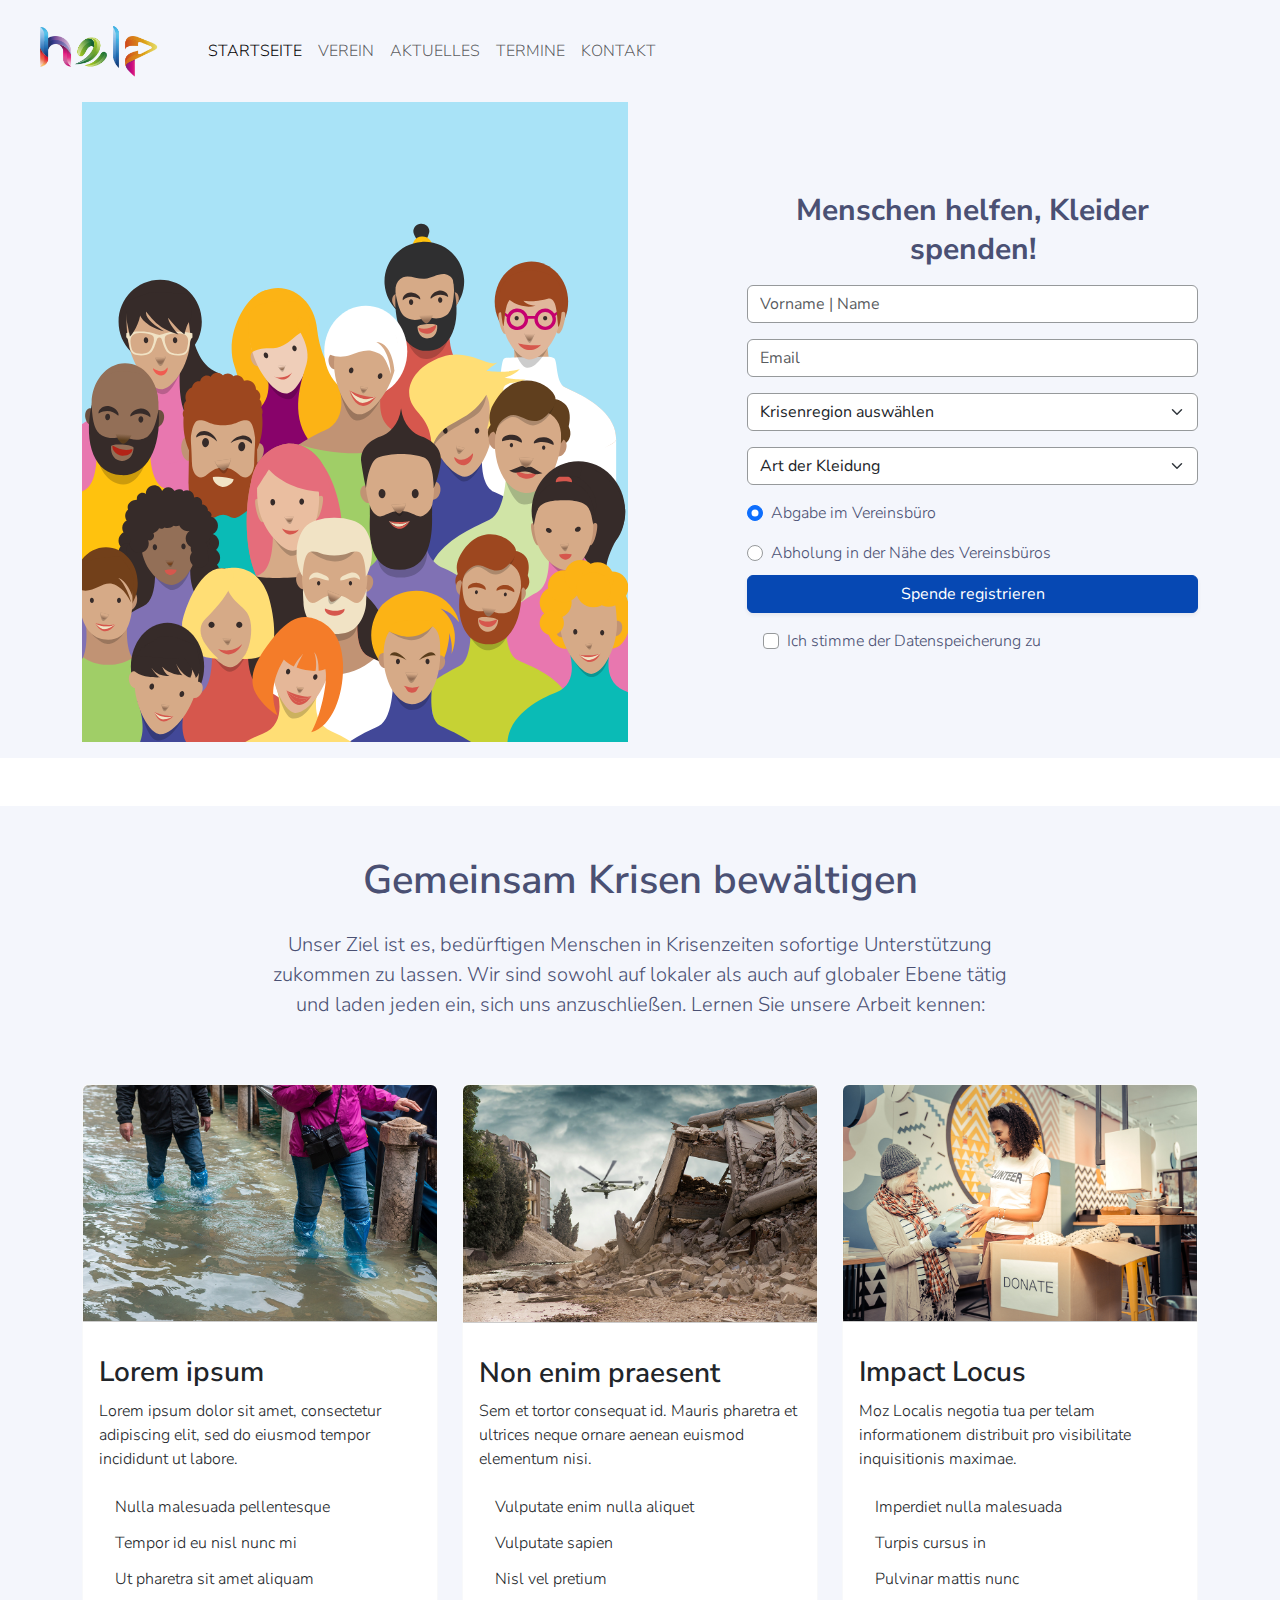
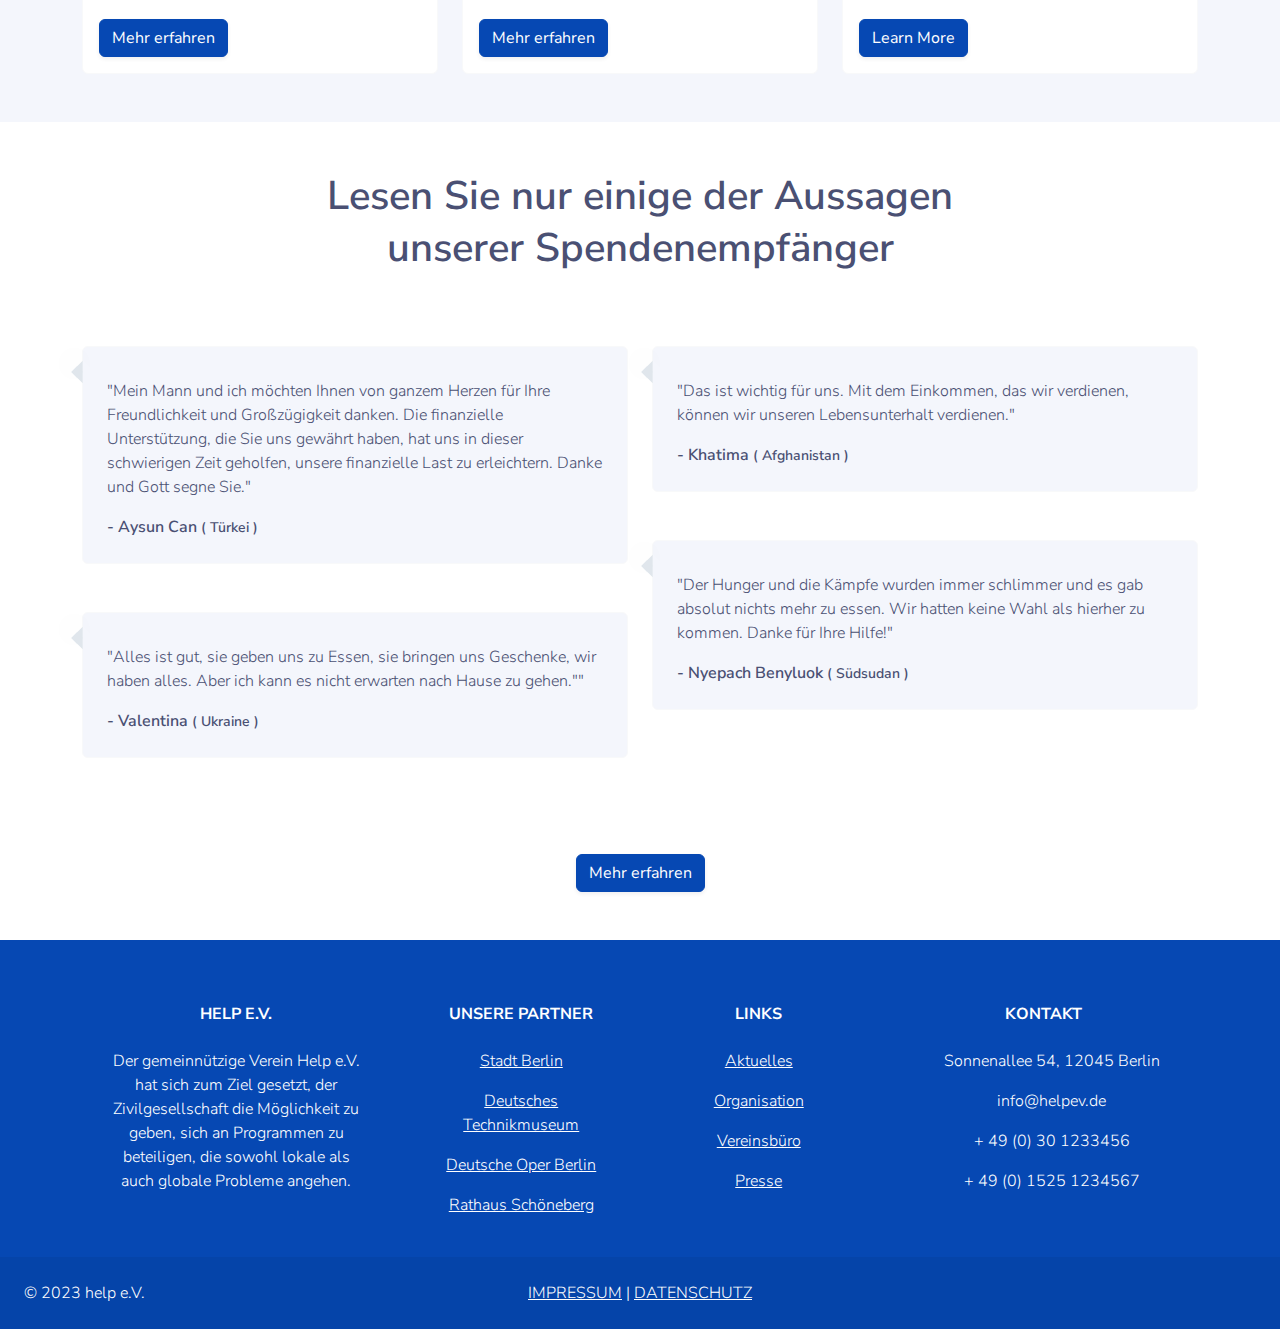
==== index.html @ a056dca4 "Add files via upload" ====
<!DOCTYPE html>
<html lang="de">

<head>

  <title>help e.V.</title>
  <meta charset="utf-8">
  <meta name="viewport" content="width=device-width, initial-scale=1">
  <meta name="title" content="Kleiderspende">

  <meta name="keywords" content="Kleiderspende">
  <meta name="description" content="Wir spenden Kleider.">

  <link type="text/css" href="css/bootstrap.min.css" rel="stylesheet">
  <link type="text/css" href="css/styles.css" rel="stylesheet">

</head>

<body>
  <header class="bg-soft">
    <nav class="navbar navbar-expand-md py-lg-3 px-lg-6 navbar-light">
      <div class="container-fluid">
        <!-- 100% at all break points -->

        <a class="navbar-brand" href="index.html"><img src="img/logo.png" height="60" alt="Logo"></a>

        <button class="navbar-toggler" type="button" data-bs-toggle="collapse" data-bs-target="#navbarNav"
          aria-controls="navbarNav" aria-expanded="false" aria-label="Toggle navigation">
          <span class="navbar-toggler-icon"></span>
        </button>
        <div class="collapse navbar-collapse" id="navbarNav">
          <ul class="navbar-nav">
            <li class="nav-item">
              <a class="nav-link active" aria-current="page" href="index.html">STARTSEITE</a>
            </li>
            <li class="nav-item dropdown">
              <a class="nav-link" href="#">VEREIN</a>
            </li>
            <li class="nav-item">
              <a class="nav-link" href="#">AKTUELLES</a>
            </li>
            <li class="nav-item">
              <a class="nav-link" href="#">TERMINE</a>
            </li>
            <li class="nav-item">
              <a class="nav-link" href="#">KONTAKT</a>
            </li>
          </ul>
        </div>
      </div>
    </nav>
  </header>

  <main>
    <section class="pb-7 pb-lg-11 bg-soft" id="call-out">
      <div class="container">
        <!-- Containers are the most basic layout element 
      in Bootstrap and are required when using our default grid system.      
      .container, which sets a max-width at each responsive breakpoint -->
        <!-- The hierarchy of Bootstrap’s grid goes from container to row to 
      column to your content.  -->
        <div class="row justify-content-between align-items-center">
          <!-- Rows are wrappers for columns. Each column has horizontal padding (called a gutter) 
        for controlling the space between them.  -->
          <!-- Use justify-content utilities on flexbox containers to change the alignment of flex 
          items on the main axis (the x-axis to start -->
          <!-- Use align-items utilities on flexbox containers to change the alignment of flex items 
        on the cross axis (the y-axis to start -->
          <div class="col-12 col-md-6 order-2 order-lg-1 mb-3 mb-lg-6 mb-md-6">
            <img src="img/Zeichenfläche.svg" alt="Grafik einer Menschengruppe">
          </div>
          <!-- Use .order- classes for controlling the visual order of your content. These classes are 
          responsive, so you can set the order by breakpoint (e.g., .order-1.order-md-2). -->
          <div class="col-12 col-md-5 order-1 order-lg-2">
            <h1 class="display-4 mb-3 text-center">Menschen helfen, Kleider spenden!</h1>
            <!-- display is for heading size, mb is margin bottom -->
            <!-- this makes the paragraph stands out -->
            <!-- margin top -->
            <form action="#" method='post' class="d-flex flex-column mb-5 mb-lg-0" id="form1" novalidate>
              <!-- Apply display utilities to create a flexbox container and transform direct children elements into flex items. 
            Flex containers and items are able to be modified further with additional flex properties. 
            Die Hauptidee hinter dem Flexbox-Layout besteht darin, einem Element die Möglichkeit zu geben, die 
            Breite und Höhe seiner Kindelemente dynamisch anzupassen, um den verfügbaren Platz optimal auszufüllen.
            Das Flexbox-Layout ermöglicht schon eine sehr flexible Anordnung von Elementen. 
            Für komplexe Layouts bietet sich aber das neuere Grid-Layout an -->
              <div class="name mb-3"><input class="form-control" type="text" name="vornamename" placeholder="Vorname | Name" id="vornamename" required></div>
              <div class="email mb-3"><input class="form-control" type="email" name="email" placeholder="Email" id="email" required></div>
              <div class="region mb-3">
                <select class="form-select" aria-label="Krisenregion auswählen" name="region" id="region" required>
                  <option selected disabled value="">Krisenregion auswählen</option>
                  <option value="1">Afghanistan</option>
                  <option value="2">Südsudan</option>
                  <option value="3">Türkei</option>
                  <option value="4">Ukraine</option>
                </select>
              </div>
              
              <div class="kleidung mb-3">
                <select class="form-select" aria-label="Art der Kleidung" name="kleidung" id="kleidung" required>
                  <option selected disabled value="">Art der Kleidung </option>
                  <option value="1">Frauen</option>
                  <option value="2">Kinder</option>
                  <option value="3">Männer</option>
                  <option value="4">Verschiedenes</option>
                </select>
              </div>

              <div class="form-check mb-3">
                <input class="form-check-input" type="radio" name="flexRadioDefault" id="abgabe" value="Abgabe" checked>
                <label class="form-check-label" for="abgabe">Abgabe im Vereinsbüro</label>
              </div>

              <div class="form-check">
                <input class="form-check-input" type="radio" name="flexRadioDefault" id="abholung" value="Abholung">
                <label class="form-check-label" for="abholung">Abholung in der Nähe des Vereinsbüros</label>
              </div>

              <div class="mb-3" id="adresse">
              <p class="form-check-label mb-2 mt-2">Adresse:</p>  
                <div class="mb-2"><input type="text" class="form-control" name="strasse" id="strasse" placeholder="Straße | Nr."></div>
                <div class="mb-2"><input type="text" class="form-control" id="stadt" placeholder="Berlin" disabled></div>
                <div class="mb-2"><input type="text" class="form-control" name="PLZ" id="PLZ" placeholder="PLZ"></div>
              </div>

              <button class="btn btn-primary mt-2" type="submit">Spende registrieren</button>

              <div class="form-group form-check m-3">
                <input type="checkbox" class="form-check-input" id="datenspeicherung" required>
                <label class="form-check-label form-check-sign-white" for="datenspeicherung">Ich stimme der
                  Datenspeicherung zu</label>
              </div>
            </form>
          </div>
        </div>
      </div>
    </section>

    <section class="section section-lg bg-soft mt-5" id="introduction">
      <div class="container">

        <div class="row justify-content-center mb-5 mb-md-7">
          <div class="col-12 col-md-8 mt-5 text-center">
            <h2 class="h1 font-weight-bolder mb-4">Gemeinsam Krisen bewältigen</h2>
            <p class="lead">Unser Ziel ist es, bedürftigen Menschen in Krisenzeiten sofortige Unterstützung zukommen zu
              lassen. Wir sind sowohl auf lokaler als auch auf globaler Ebene tätig und laden jeden ein, sich uns
              anzuschließen. Lernen Sie unsere Arbeit kennen:</p>
          </div>
        </div>

        <div class="row">

          <div class="col-12 col-md-6 col-lg-4 mb-5">
            <div class="card shadow-soft border-light">

              <div class="card-header p-0">
                <img src="img/Flooding.jpg" class="card-img-top rounded-top" alt="Bild einer Überflutung">
              </div>

              <div class="card-body">
                <h3 class="card-title mt-3">Lorem ipsum</h3>
                <p class="card-text">Lorem ipsum dolor sit amet, consectetur adipiscing elit,
                  sed do eiusmod tempor incididunt ut labore.</p>
                <ul class="list-group d-flex justify-content-center mb-4">
                  <li class="list-group-item d-flex pl-0 pb-1">
                    <span class="mr-2"><i class="fas fa-check-circle text-success"></i></span>
                    <div>Nulla malesuada pellentesque</div>
                  </li>
                  <li class="list-group-item d-flex pl-0 pb-1">
                    <span class="mr-2"><i class="fas fa-check-circle text-success"></i></span>
                    <div>Tempor id eu nisl nunc mi</div>
                  </li>
                  <li class="list-group-item d-flex pl-0 pb-1">
                    <span class="mr-2"><i class="fas fa-check-circle text-success"></i></span>
                    <div>Ut pharetra sit amet aliquam </div>
                  </li>
                </ul>
                <a href="#" class="btn btn-primary">Mehr erfahren</a>
              </div>
            </div>
          </div>

          <div class="col-12 col-md-6 col-lg-4 mb-5">
            <div class="card shadow-soft border-light">

              <div class="card-header p-0">
                <img src="img/Earthquake.jpg" class="card-img-top rounded-top" alt="image">
              </div>

              <div class="card-body">
                <h3 class="card-title mt-3">Non enim praesent</h3>
                <p class="card-text">Sem et tortor consequat id. Mauris pharetra et ultrices neque ornare aenean euismod elementum nisi.</p>
                <ul class="list-group d-flex justify-content-center mb-4">
                  <li class="list-group-item d-flex pl-0 pb-1">
                    <span class="mr-2"><i class="fas fa-check-circle text-success"></i></span>
                    <div>Vulputate enim nulla aliquet</div>
                  </li>
                  <li class="list-group-item d-flex pl-0 pb-1">
                    <span class="mr-2"><i class="fas fa-check-circle text-success"></i></span>
                    <div>Vulputate sapien</div>
                  </li>
                  <li class="list-group-item d-flex pl-0 pb-1">
                    <span class="mr-2"><i class="fas fa-check-circle text-success"></i></span>
                    <div>Nisl vel pretium</div>
                  </li>
                </ul>
                <a href="#" class="btn btn-primary">Mehr erfahren</a>
              </div>
            </div>
          </div>

          <div class="col-12 col-md-6 col-lg-4 mb-5">
            <div class="card shadow-soft border-light">

              <div class="card-header p-0">
                <img src="img/Donate.jpg" class="card-img-top rounded-top" alt="image">
              </div>

              <div class="card-body">
                <h3 class="card-title mt-3">Impact Locus</h3>
                <p class="card-text">Moz Localis negotia tua per telam informationem distribuit pro visibilitate inquisitionis maximae.</p>
                <ul class="list-group d-flex justify-content-center mb-4">
                  <li class="list-group-item d-flex pl-0 pb-1">
                    <span class="mr-2"><i class="fas fa-check-circle text-success"></i></span>
                    <div>Imperdiet nulla malesuada</div>
                  </li>
                  <li class="list-group-item d-flex pl-0 pb-1">
                    <span class="mr-2"><i class="fas fa-check-circle text-success"></i></span>
                    <div>Turpis cursus in</div>
                  </li>
                  <li class="list-group-item d-flex pl-0 pb-1">
                    <span class="mr-2"><i class="fas fa-check-circle text-success"></i></span>
                    <div>Pulvinar mattis nunc</div>
                  </li>
                </ul>
                <a href="#" class="btn btn-primary">Learn More</a>
              </div>
            </div>
          </div>

        </div>
      </div>
    </section>

    <section class="section section-lg mb-5 mt-5" id="testimonies">
      <div class="container">
        <div class="row justify-content-center mb-5 mb-lg-7">
          <div class="col-12 col-md-8 text-center">
            <h1 class="h1 font-weight-bolder mb-4">Lesen Sie nur einige der Aussagen unserer Spendenempfänger</h1>
            
          </div>
        </div>

        <div class="row mb-lg-5">
          <div class="col-12 col-lg-6">
            <div class="customer-testimonial d-flex mb-5">
              <div class="content bg-soft shadow-soft border border-light rounded position-relative p-4">
                <p class="mt-2">"Mein Mann und ich möchten Ihnen von ganzem Herzen für Ihre Freundlichkeit und Großzügigkeit danken. 
                  Die finanzielle Unterstützung, die Sie uns gewährt haben, hat uns in dieser schwierigen Zeit geholfen, unsere finanzielle Last zu erleichtern. 
                  Danke und Gott segne Sie."</p>
                <span class="h6">- Aysun Can<small class="ml-0 ml-md-2">  ( Türkei )</small></span>
              </div>
            </div>
            <div class="customer-testimonial d-flex mb-5">
              <div class="content bg-soft shadow-soft border border-light rounded position-relative p-4">
                <p class="mt-2">"Alles ist gut, sie geben uns zu Essen, sie bringen uns Geschenke, wir haben alles.
                  Aber ich kann es nicht erwarten nach Hause zu gehen.""</p>
                <span class="h6">- Valentina <small class="ml-0 ml-md-2">( Ukraine )</small></span>
              </div>
            </div>
          </div>

          <div class="col-12 col-lg-6 pt-lg-6">
            <div class="customer-testimonial d-flex mb-5">
              <div class="content bg-soft shadow-soft border border-light rounded position-relative p-4">
                <p class="mt-2">"Das ist wichtig für uns. Mit dem Einkommen, das wir verdienen, können wir unseren Lebensunterhalt verdienen."</p>
                <span class="h6">- Khatima <small class="ml-0 ml-md-2">( Afghanistan )</small></span>
              </div>
            </div>
            <div class="customer-testimonial d-flex mb-5">
              <div class="content bg-soft shadow-soft border border-light rounded position-relative p-4">
                <p class="mt-2">"Der Hunger und die Kämpfe wurden immer schlimmer und es gab absolut nichts mehr zu essen. Wir hatten keine Wahl als hierher zu kommen.
                  Danke für Ihre Hilfe!"</p>
                <span class="h6">- Nyepach Benyluok <small class="ml-0 ml-md-2">( Südsudan  )</small></span>
              </div>
            </div>
          </div>
        </div>

        <div class="row">
          <div class="col text-center">
            <a href="#" class="btn btn-primary"><span class="mr-2"><i class=""></i></span>Mehr erfahren</a>
          </div>
        </div>
      </div>
    </section>

  </main>


  <!-- Footer -->
  <footer class="text-center text-lg-start bg-primary text-white pt-3">
    <div class="container text-md-start mt-5 ">
      <div class="row text-center mt-3">
        <div class="col-md-3 col-lg-4 col-xl-3 mx-auto mb-4">
          <h6 class="text-uppercase fw-bold mb-4">
            help e.V.
          </h6>
          <p>
            Der gemeinnützige Verein Help e.V. hat sich zum Ziel gesetzt, 
            der Zivilgesellschaft die Möglichkeit zu geben, sich an Programmen zu beteiligen, 
            die sowohl lokale als auch globale Probleme angehen.
          </p>
        </div>
        <div class="col-md-2 col-lg-2 col-xl-2 mx-auto mb-4">
          <h6 class="text-uppercase fw-bold mb-4">
            Unsere Partner
          </h6>
          <p>
            <a href="#!" class="text-reset">Stadt Berlin</a>
          </p>
          <p>
            <a href="#!" class="text-reset">Deutsches Technikmuseum</a>
          </p>
          <p>
            <a href="#!" class="text-reset">Deutsche Oper Berlin</a>
          </p>
          <p>
            <a href="#!" class="text-reset">Rathaus Schöneberg</a>
          </p>
        </div>
        <div class="col-md-3 col-lg-2 col-xl-2 mx-auto mb-4">
          <h6 class="text-uppercase fw-bold mb-4">
            links
          </h6>
          <p>
            <a href="#!" class="text-reset">Aktuelles</a>
          </p>
          <p>
            <a href="#!" class="text-reset">Organisation</a>
          </p>
          <p>
            <a href="#!" class="text-reset">Vereinsbüro</a>
          </p>
          <p>
            <a href="#!" class="text-reset">Presse</a>
          </p>
        </div>
        <div class="col-md-4 col-lg-3 col-xl-3 mx-auto mb-md-0 mb-4">
          <h6 class="text-uppercase fw-bold mb-4">Kontakt</h6>
          <p><i class="me-3"></i> Sonnenallee 54, 12045 Berlin</p>
          <p>
            <i class="me-3 text-secondary"></i>
            info@helpev.de
          </p>
          <p><i class="me-3 text-secondary"></i> + 49 (0) 30 1233456 </p>
          <p><i class="me-3 text-secondary"></i> + 49 (0) 1525 1234567</p>
        </div>
      </div>
    </div>
    <div class="row p-4" style="background-color: rgba(0, 0, 0, 0.05);">
      <div class="col" >
        © 2023 help e.V.
      </div>
      <div class="col text-center">
        <a href="" class="text-reset">IMPRESSUM</a> | <a href="" class="text-reset">DATENSCHUTZ</a>
      </div>
      <div class="col">
      </div>
  </div>
  </footer>
  
  <script src="js/bootstrap.bundle.min.js"></script>
  <script src="js/jquery-3.7.1.slim.min.js"></script>
  <script src="js/script.js"></script>
</body>

</html>
---- css/styles.css ----
@import url("https://fonts.googleapis.com/css?family=Nunito+Sans:300,400,600,700,800&display=swap");


body {
    
    font-family: "Nunito Sans", sans-serif;
    font-size: 1rem;
    font-weight: 300;
    line-height: 1.5;
    color: #4A5073;
   
}


h1, h2, h3, h4, h5, h6,
.h1, .h2, .h3, .h4, .h5, .h6 {
    margin-bottom: 0.5rem;
    font-family: inherit;
    font-weight: 600;
    line-height: 1.3;
    
}

h1, .h1 {
    font-size: 2.5rem;
}

@media (max-width: 1200px) {
    h1, .h1 {
        font-size: calc(1.375rem + 1.5vw);
    }
}



.display-4 {
    font-size: 1.875rem;
    font-weight: 700;
    line-height: 1.3;
}

@media (max-width: 1200px) {
    .display-4 {
        font-size: calc(1.3125rem + 0.75vw);
    }
}




.customer-testimonial .content:before {
    content: "";
    position: absolute;
    top: 25px;
    left: -1px;
    margin-left: .75rem;
    border: 8px solid #24262b;
    border-color: transparent #e0e6ec #e0e6ec transparent;
    box-sizing: border-box;
    transform-origin: 0 0;
    transform: rotate(135deg);
    box-shadow: 0 0.75rem 1.5rem rgba(18, 38, 63, 0.03);
}

.bg-soft {
    background-color: #f4f6fc !important;
}

.bg-primary {
    background-color: #0648B3 !important;
}

.btn-primary {
    color: #ffffff;
    background-color: #0648B3;
    border-color: #0648B3;
    box-shadow: 0 0.125rem 0.25rem rgba(13, 20, 49, 0.07);
}


.list-group-item {
    border: 0;
}

.warning {
    color: #f91111;
    background-repeat: no-repeat;
    background-position: 2px 10px;
    padding: 10px 0 0 22px;
    background-image: url('../img/warning.png');
    width: 100%;
    font-weight: bold;
    font-size: 80%;
}

.tip    {
  color: rgb(14, 14, 14);
  background-repeat: no-repeat;
  background-position: 2px 10px;
  padding: 10px 0 0 22px;
  background-image: url('../img/tip.png');
  width: 100%;
  font-weight: bold;
  font-size: 80%;
}


.hide {display: none;}
  
/* Checking */

.invalid-message {
    /* display: none; */
    width: 100%;
    margin-top: 0.25rem;
    font-size: 80%;
    font-weight: bold;
    color: #f91111;
}

.form-control, .form-select, .form-check-input {

    border: 0.0625rem solid #96999b;
  
}
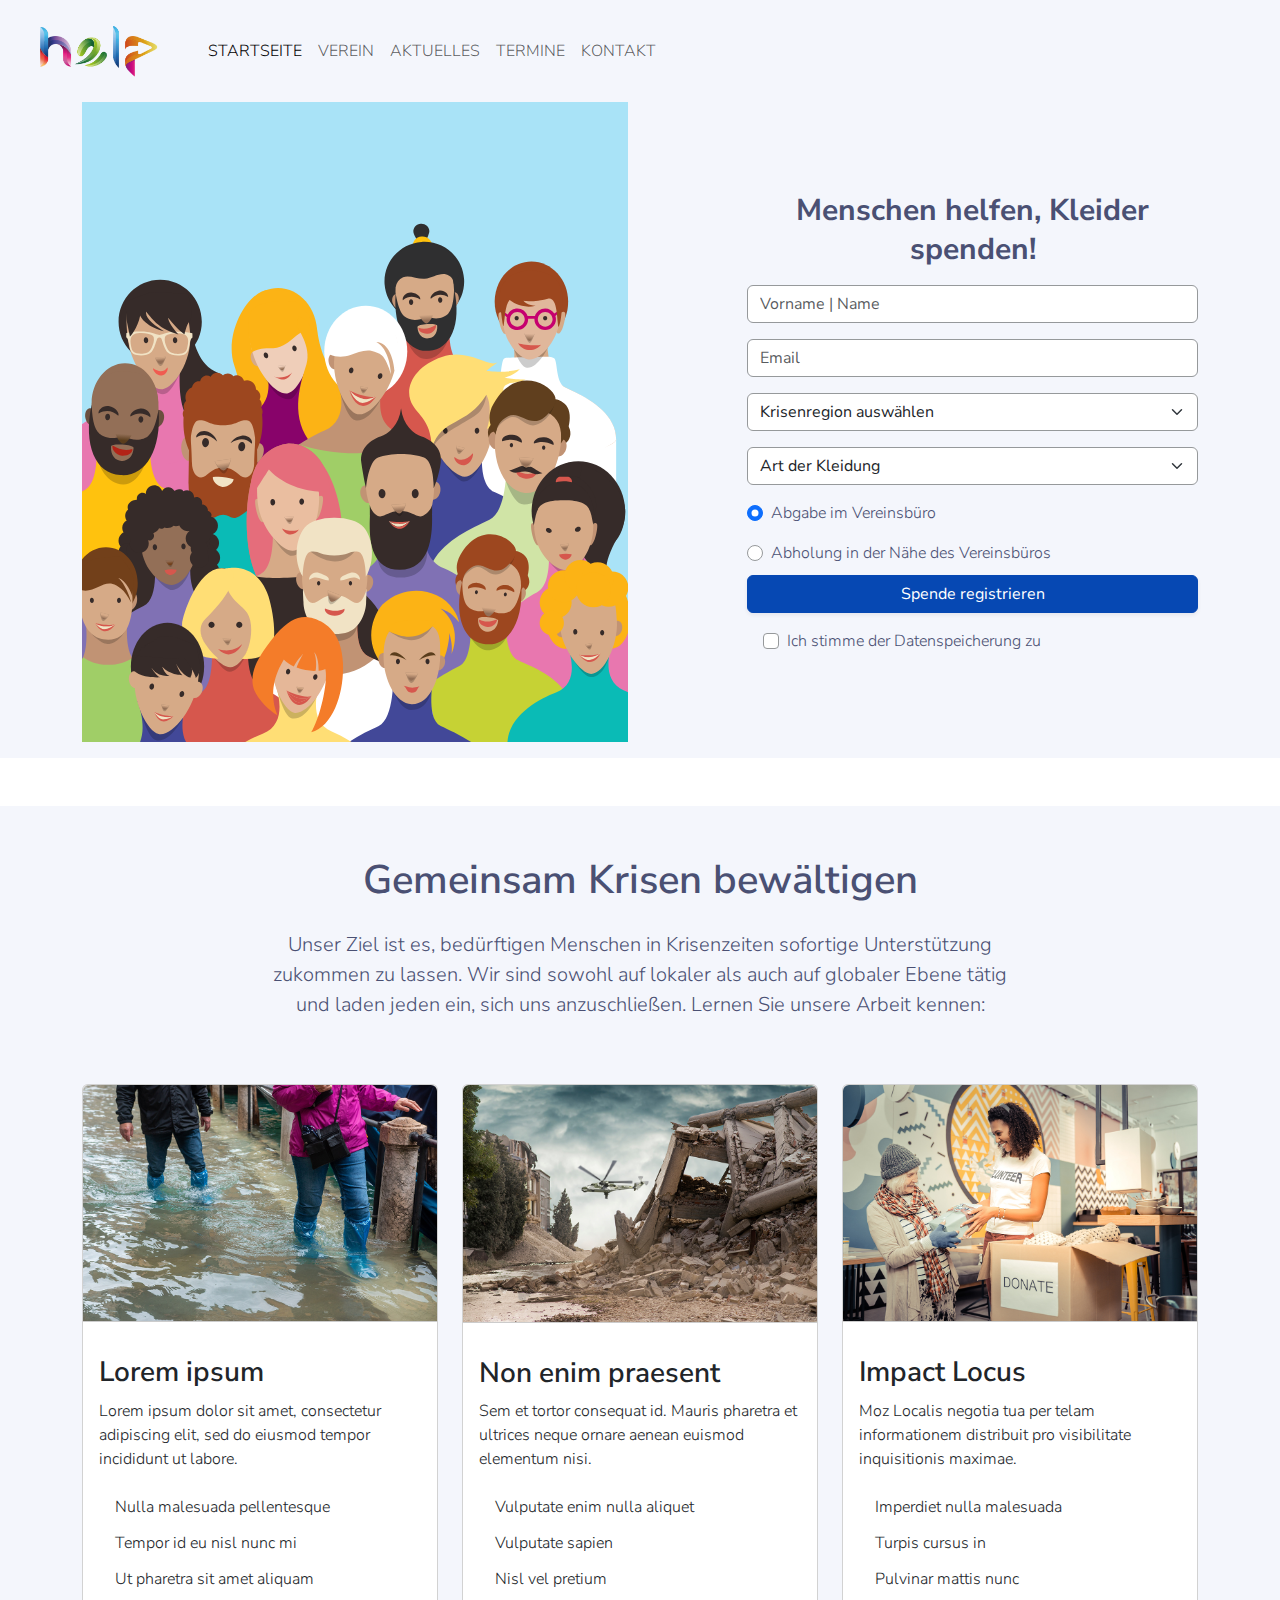
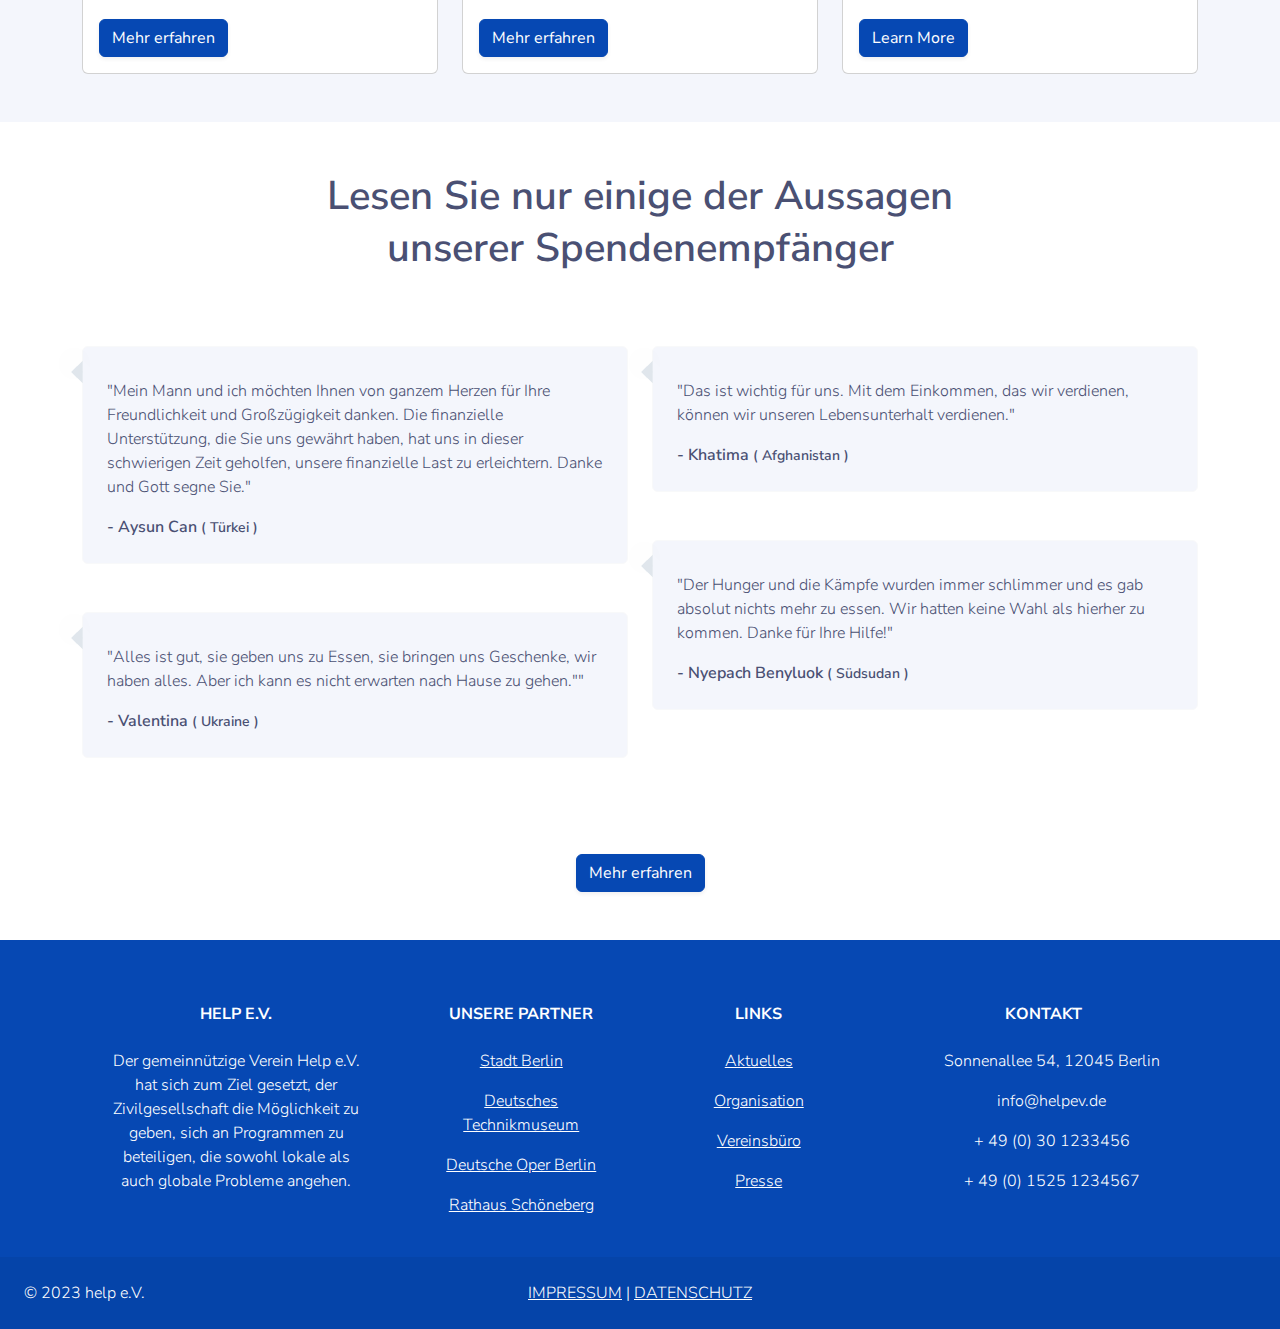
==== commit b40225a5: "Add files via upload" ====
--- a/index.html
+++ b/index.html
@@ -18,7 +18,7 @@
 
 <body>
   <header class="bg-soft">
-    <nav class="navbar navbar-expand-md py-lg-3 px-lg-6 navbar-light">
+    <nav class="navbar navbar-expand-md py-lg-3 px-lg-6">
       <div class="container-fluid">
         <!-- 100% at all break points -->
 
@@ -135,7 +135,7 @@
       </div>
     </section>
 
-    <section class="section section-lg bg-soft mt-5" id="introduction">
+    <section class="bg-soft mt-5" id="introduction">
       <div class="container">
 
         <div class="row justify-content-center mb-5 mb-md-7">
@@ -150,7 +150,7 @@
         <div class="row">
 
           <div class="col-12 col-md-6 col-lg-4 mb-5">
-            <div class="card shadow-soft border-light">
+            <div class="card">
 
               <div class="card-header p-0">
                 <img src="img/Flooding.jpg" class="card-img-top rounded-top" alt="Bild einer Überflutung">
@@ -180,7 +180,7 @@
           </div>
 
           <div class="col-12 col-md-6 col-lg-4 mb-5">
-            <div class="card shadow-soft border-light">
+            <div class="card">
 
               <div class="card-header p-0">
                 <img src="img/Earthquake.jpg" class="card-img-top rounded-top" alt="image">
@@ -209,7 +209,7 @@
           </div>
 
           <div class="col-12 col-md-6 col-lg-4 mb-5">
-            <div class="card shadow-soft border-light">
+            <div class="card">
 
               <div class="card-header p-0">
                 <img src="img/Donate.jpg" class="card-img-top rounded-top" alt="image">
@@ -241,7 +241,7 @@
       </div>
     </section>
 
-    <section class="section section-lg mb-5 mt-5" id="testimonies">
+    <section class="mb-5 mt-5" id="testimonies">
       <div class="container">
         <div class="row justify-content-center mb-5 mb-lg-7">
           <div class="col-12 col-md-8 text-center">
